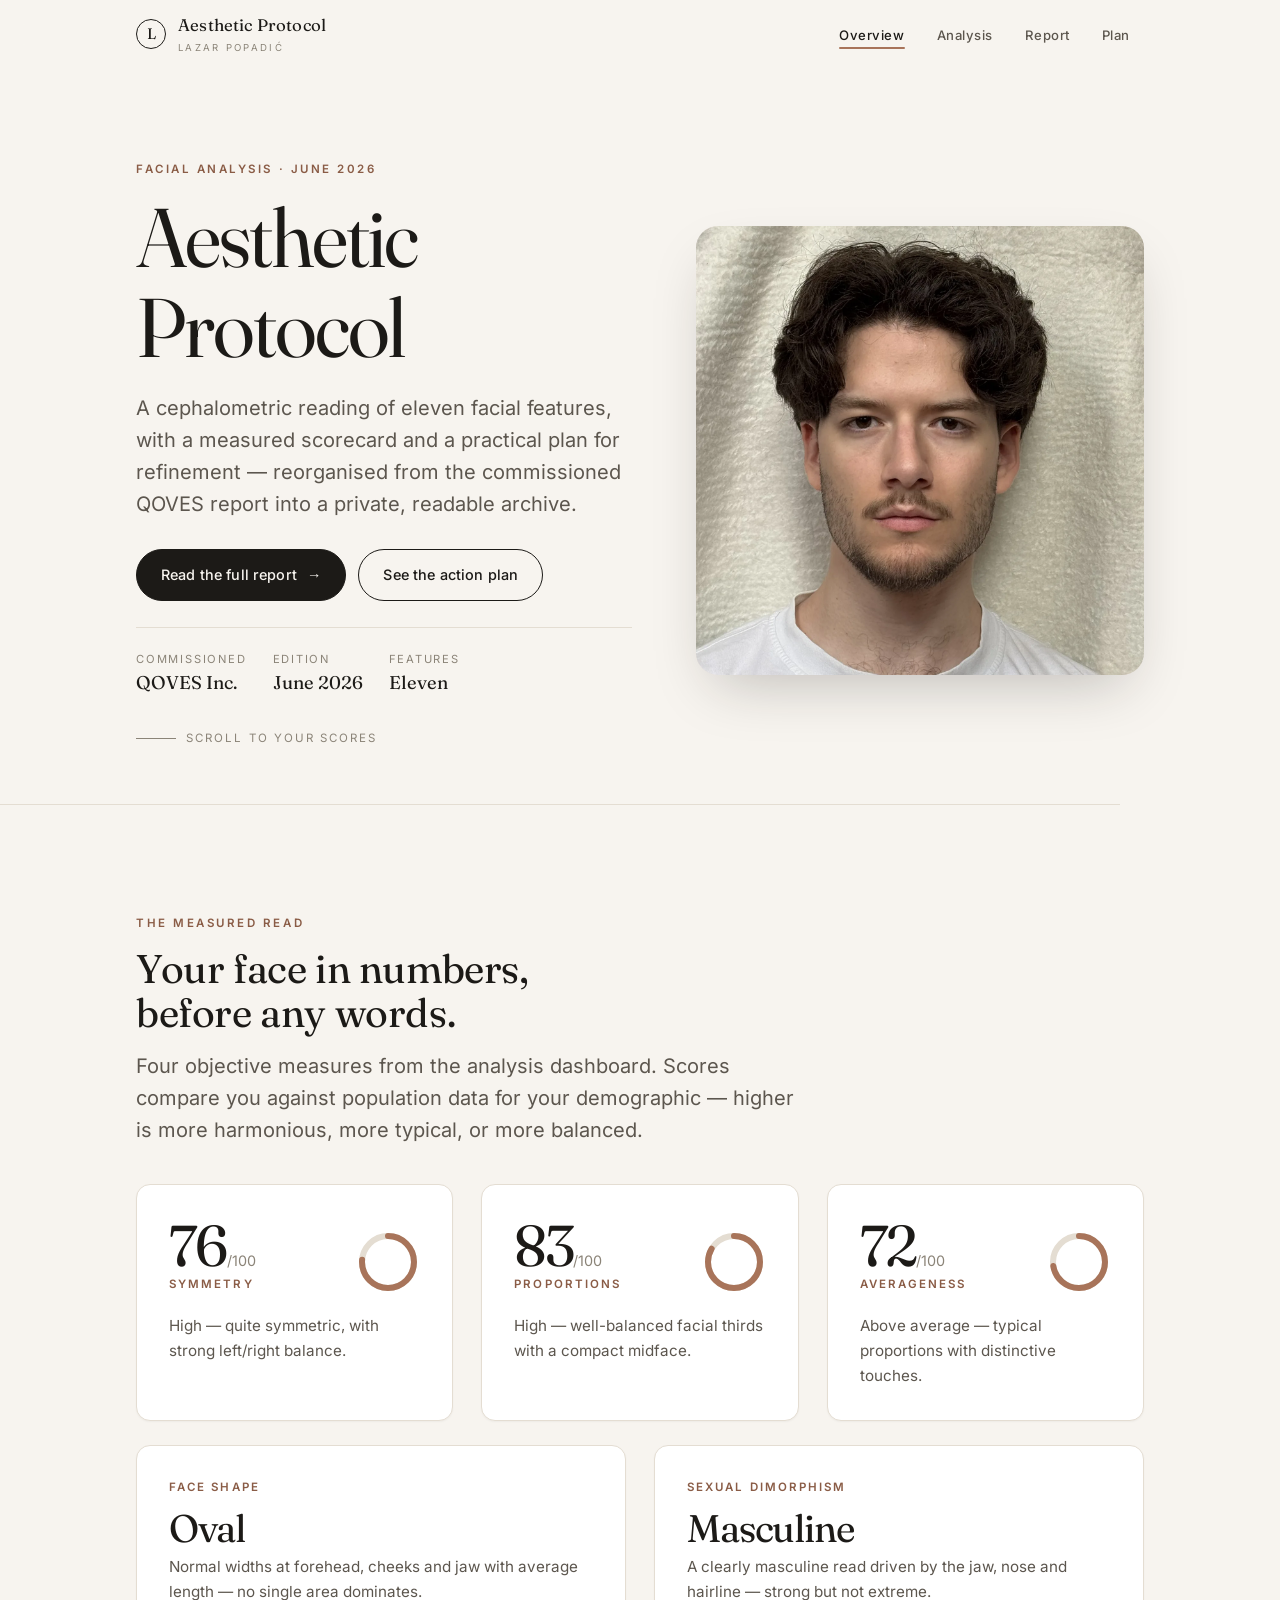
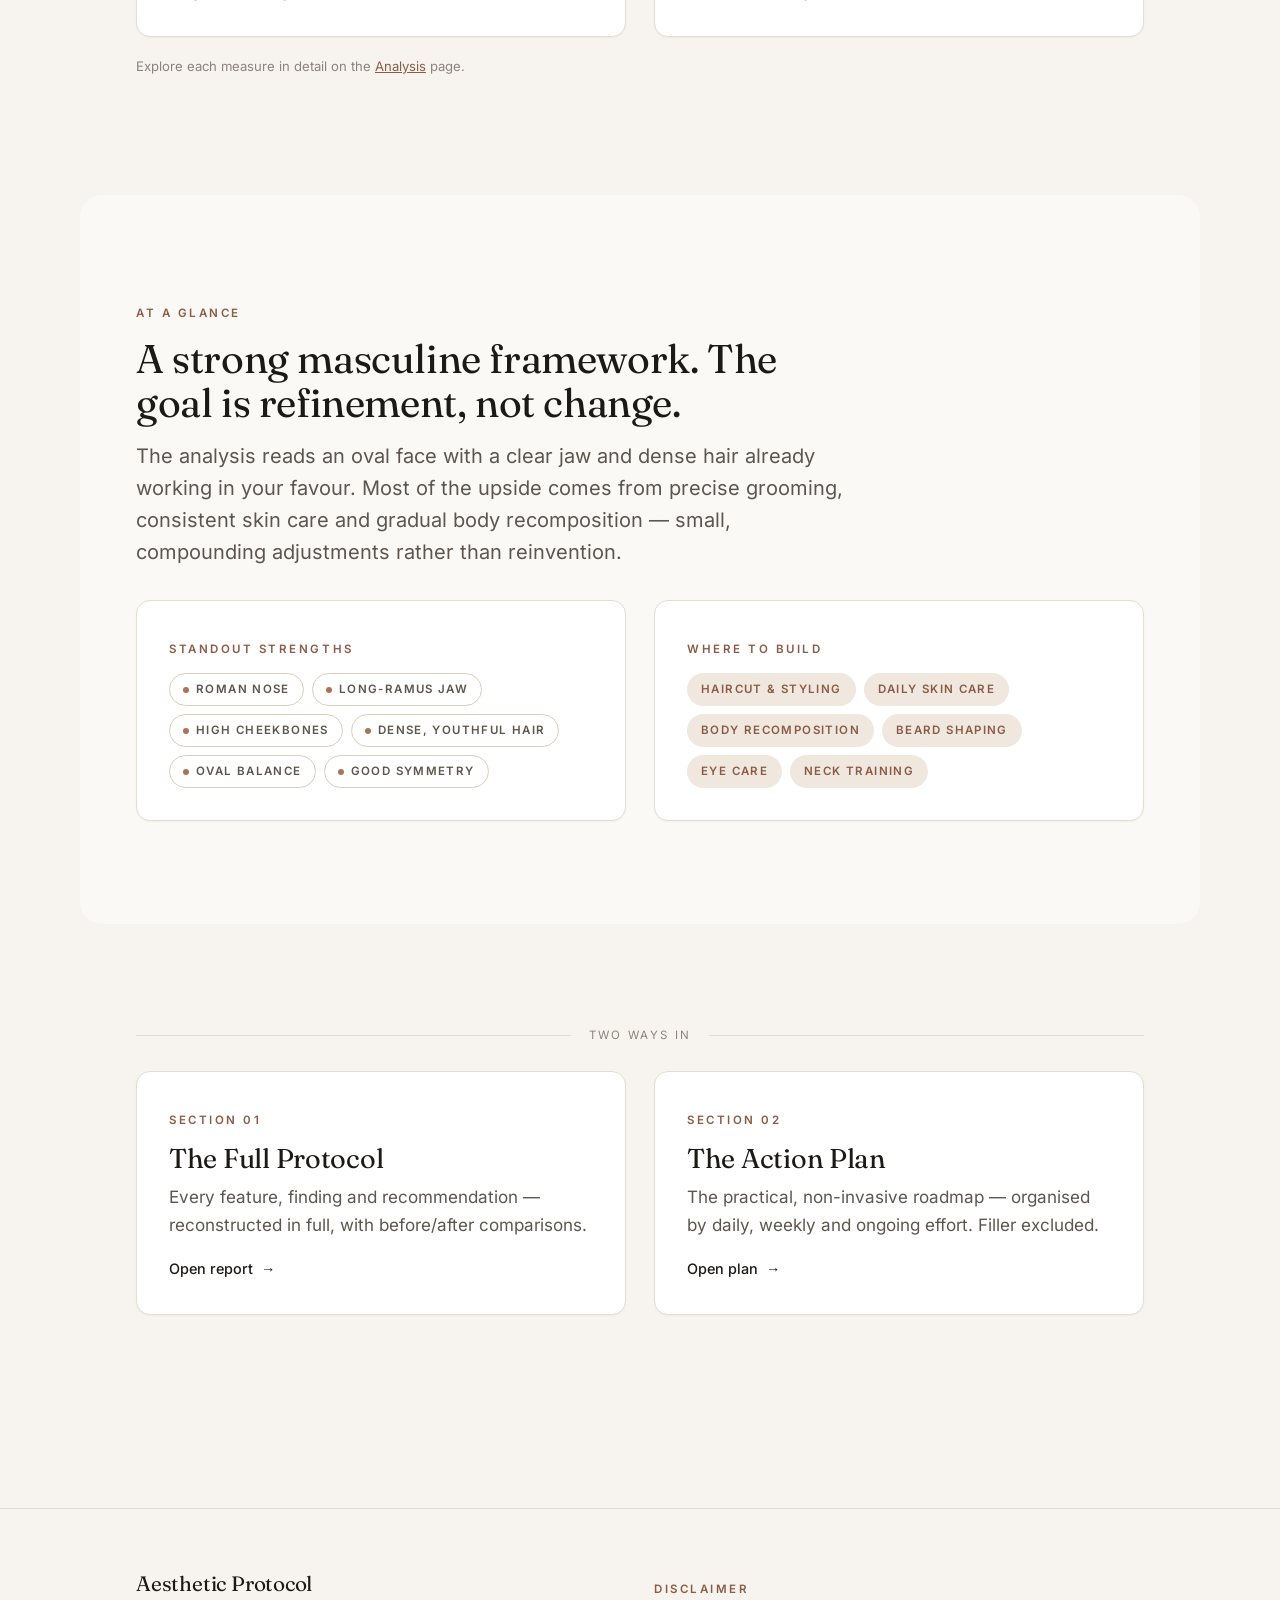
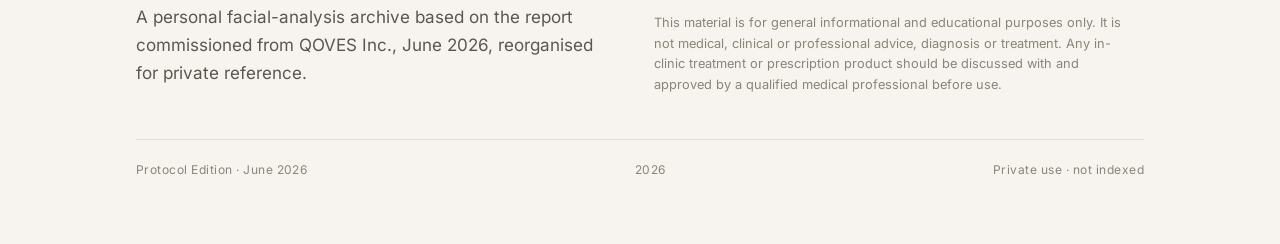
==== index.html @ 249696b1 "Aesthetic Protocol: report, analysis, plan + PWA Personal facial-analysis archive reorganised from t" ====
<!doctype html>
<html lang="en">
<head>
  <meta charset="utf-8">
  <meta name="viewport" content="width=device-width, initial-scale=1, viewport-fit=cover">
  <meta name="robots" content="noindex, nofollow">
  <title>Aesthetic Protocol — Lazar Popadić</title>
  <meta name="description" content="A private facial-analysis report and practical action plan.">
  <meta name="theme-color" content="#f7f4ef">
  <link rel="manifest" href="manifest.webmanifest">
  <link rel="icon" href="assets/img/icons/favicon.png">
  <link rel="apple-touch-icon" href="assets/img/icons/icon-180.png">
  <meta name="apple-mobile-web-app-capable" content="yes">
  <meta name="apple-mobile-web-app-status-bar-style" content="default">
  <meta name="apple-mobile-web-app-title" content="Protocol">
  <link rel="preload" href="assets/fonts/fraunces-latin.woff2" as="font" type="font/woff2" crossorigin>
  <link rel="preload" href="assets/fonts/inter-latin.woff2" as="font" type="font/woff2" crossorigin>
  <link rel="stylesheet" href="assets/css/styles.css">
  <noscript><style>.reveal{opacity:1!important;transform:none!important}</style></noscript>
</head>
<body>
  <header class="site-header">
    <div class="wrap nav">
      <a class="brand" href="index.html">
        <span class="brand__mark">L</span>
        <span class="brand__name">Aesthetic Protocol<small>Lazar Popadić</small></span>
      </a>
      <nav aria-label="Primary">
        <ul class="nav__links">
          <li><a href="index.html" aria-current="page">Overview</a></li>
          <li><a href="analysis.html">Analysis</a></li>
          <li><a href="report.html">Report</a></li>
          <li><a href="plan.html">Plan</a></li>
        </ul>
      </nav>
    </div>
  </header>

  <main>
    <!-- HERO -->
    <section class="hero wrap">
      <div class="hero__grid">
        <div class="reveal">
          <p class="eyebrow">Facial Analysis · June 2026</p>
          <h1 class="display">Aesthetic<br>Protocol</h1>
          <p class="lede" style="margin-top:1.2rem;max-width:44ch">
            A cephalometric reading of eleven facial features, with a measured
            scorecard and a practical plan for refinement — reorganised from the
            commissioned QOVES report into a private, readable archive.
          </p>
          <div style="display:flex;gap:12px;flex-wrap:wrap;margin-top:1.8rem">
            <a class="btn btn--solid" href="report.html">Read the full report <span class="arrow">→</span></a>
            <a class="btn" href="plan.html">See the action plan</a>
          </div>
          <div class="hero__meta">
            <div><span>Commissioned</span><strong>QOVES Inc.</strong></div>
            <div><span>Edition</span><strong>June 2026</strong></div>
            <div><span>Features</span><strong>Eleven</strong></div>
          </div>
          <div class="scroll-cue"><span class="line"></span> Scroll to your scores</div>
        </div>
        <div class="hero__portrait reveal reveal-delay-1">
          <picture>
            <source srcset="assets/img/photos/hero-front.webp" type="image/webp">
            <img class="img-fade" src="assets/img/photos/hero-front.jpg" alt="Front-facing portrait" width="1400" height="1400">
          </picture>
        </div>
      </div>
    </section>

    <hr class="rule wrap" style="border:0">

    <!-- SCORES -->
    <section class="section wrap" id="scores">
      <p class="eyebrow reveal">The measured read</p>
      <h2 class="reveal" style="max-width:18ch">Your face in numbers, before any words.</h2>
      <p class="lede reveal" style="max-width:52ch;margin-top:1rem">
        Four objective measures from the analysis dashboard. Scores compare you
        against population data for your demographic — higher is more harmonious,
        more typical, or more balanced.
      </p>

      <div class="grid grid-3" data-animate style="margin-top:2.4rem">
        <div class="card score-card reveal">
          <div class="score-card__top">
            <div>
              <div class="score-card__num"><span data-count="76">0</span><small>/100</small></div>
              <p class="score-card__label">Symmetry</p>
            </div>
            <svg class="gauge" viewBox="0 0 64 64" aria-hidden="true">
              <circle class="gauge__track" cx="32" cy="32" r="26"></circle>
              <circle class="gauge__bar" cx="32" cy="32" r="26" data-gauge="76"></circle>
            </svg>
          </div>
          <p class="score-card__read">High — quite symmetric, with strong left/right balance.</p>
        </div>

        <div class="card score-card reveal reveal-delay-1">
          <div class="score-card__top">
            <div>
              <div class="score-card__num"><span data-count="83">0</span><small>/100</small></div>
              <p class="score-card__label">Proportions</p>
            </div>
            <svg class="gauge" viewBox="0 0 64 64" aria-hidden="true">
              <circle class="gauge__track" cx="32" cy="32" r="26"></circle>
              <circle class="gauge__bar" cx="32" cy="32" r="26" data-gauge="83"></circle>
            </svg>
          </div>
          <p class="score-card__read">High — well-balanced facial thirds with a compact midface.</p>
        </div>

        <div class="card score-card reveal reveal-delay-2">
          <div class="score-card__top">
            <div>
              <div class="score-card__num"><span data-count="72">0</span><small>/100</small></div>
              <p class="score-card__label">Averageness</p>
            </div>
            <svg class="gauge" viewBox="0 0 64 64" aria-hidden="true">
              <circle class="gauge__track" cx="32" cy="32" r="26"></circle>
              <circle class="gauge__bar" cx="32" cy="32" r="26" data-gauge="72"></circle>
            </svg>
          </div>
          <p class="score-card__read">Above average — typical proportions with distinctive touches.</p>
        </div>
      </div>

      <div class="grid grid-2" style="margin-top:1.5rem">
        <div class="card reveal">
          <p class="score-card__label">Face Shape</p>
          <div class="score-card__num" style="font-size:2.4rem;margin:2px 0 6px">Oval</div>
          <p class="score-card__read">Normal widths at forehead, cheeks and jaw with average length — no single area dominates.</p>
        </div>
        <div class="card reveal reveal-delay-1">
          <p class="score-card__label">Sexual Dimorphism</p>
          <div class="score-card__num" style="font-size:2.4rem;margin:2px 0 6px">Masculine</div>
          <p class="score-card__read">A clearly masculine read driven by the jaw, nose and hairline — strong but not extreme.</p>
        </div>
      </div>
      <p class="faint reveal" style="font-size:0.82rem;margin-top:1.2rem">
        Explore each measure in detail on the <a href="analysis.html" style="color:var(--clay-deep)">Analysis</a> page.
      </p>
    </section>

    <!-- AT A GLANCE -->
    <section class="section wrap" style="background:var(--surface-2);border-radius:var(--r-lg)">
      <div class="prose">
        <p class="eyebrow reveal">At a glance</p>
        <h2 class="reveal">A strong masculine framework. The goal is refinement, not change.</h2>
        <p class="lede reveal" style="margin-top:1rem">
          The analysis reads an oval face with a clear jaw and dense hair already
          working in your favour. Most of the upside comes from precise grooming,
          consistent skin care and gradual body recomposition — small, compounding
          adjustments rather than reinvention.
        </p>
      </div>

      <div class="grid grid-2" style="margin-top:2rem">
        <div class="card reveal">
          <p class="eyebrow">Standout strengths</p>
          <div style="display:flex;flex-wrap:wrap;gap:8px">
            <span class="chip"><span class="dot"></span>Roman nose</span>
            <span class="chip"><span class="dot"></span>Long-ramus jaw</span>
            <span class="chip"><span class="dot"></span>High cheekbones</span>
            <span class="chip"><span class="dot"></span>Dense, youthful hair</span>
            <span class="chip"><span class="dot"></span>Oval balance</span>
            <span class="chip"><span class="dot"></span>Good symmetry</span>
          </div>
        </div>
        <div class="card reveal reveal-delay-1">
          <p class="eyebrow">Where to build</p>
          <div style="display:flex;flex-wrap:wrap;gap:8px">
            <a class="chip chip--clay" href="plan.html#plan-haircut">Haircut &amp; styling</a>
            <a class="chip chip--clay" href="plan.html#plan-skin">Daily skin care</a>
            <a class="chip chip--clay" href="plan.html#plan-body">Body recomposition</a>
            <a class="chip chip--clay" href="plan.html#plan-beard">Beard shaping</a>
            <a class="chip chip--clay" href="plan.html#plan-eyes">Eye care</a>
            <a class="chip chip--clay" href="plan.html#plan-neck">Neck training</a>
          </div>
        </div>
      </div>
    </section>

    <!-- ENTRY CARDS -->
    <section class="section wrap">
      <p class="divider-label reveal">Two ways in</p>
      <div class="grid grid-2" style="margin-top:1.6rem">
        <a class="card card--hover card--link reveal" href="report.html">
          <p class="eyebrow">Section 01</p>
          <h3 style="font-size:1.7rem">The Full Protocol</h3>
          <p class="muted" style="margin:10px 0 0">Every feature, finding and recommendation — reconstructed in full, with before/after comparisons.</p>
          <span class="link-cue">Open report <span class="arrow">→</span></span>
        </a>
        <a class="card card--hover card--link reveal reveal-delay-1" href="plan.html">
          <p class="eyebrow">Section 02</p>
          <h3 style="font-size:1.7rem">The Action Plan</h3>
          <p class="muted" style="margin:10px 0 0">The practical, non-invasive roadmap — organised by daily, weekly and ongoing effort. Filler excluded.</p>
          <span class="link-cue">Open plan <span class="arrow">→</span></span>
        </a>
      </div>
    </section>
  </main>

  <footer class="site-footer">
    <div class="wrap">
      <div class="grid grid-2">
        <div>
          <h4>Aesthetic Protocol</h4>
          <p class="muted" style="max-width:42ch">A personal facial-analysis archive based on the report commissioned from QOVES Inc., June 2026, reorganised for private reference.</p>
        </div>
        <div>
          <p class="eyebrow">Disclaimer</p>
          <p class="disclaimer">This material is for general informational and educational purposes only. It is not medical, clinical or professional advice, diagnosis or treatment. Any in-clinic treatment or prescription product should be discussed with and approved by a qualified medical professional before use.</p>
        </div>
      </div>
      <div class="footer-meta">
        <span>Protocol Edition · June 2026</span>
        <span data-year>2026</span>
        <span>Private use · not indexed</span>
      </div>
    </div>
  </footer>

  <div class="lightbox" aria-hidden="true">
    <button class="lightbox__close" aria-label="Close">&times;</button>
    <img alt="">
  </div>

  <script src="assets/js/main.js"></script>
  <script src="assets/js/sw-register.js"></script>
</body>
</html>
---- assets/css/styles.css ----
/* =====================================================================
   Aesthetic Protocol — shared stylesheet
   Editorial-luxury system: ivory / ink / clay, Fraunces + Inter.
   ===================================================================== */

/* ---- Fonts (self-hosted, variable, offline-safe) -------------------- */
@font-face {
  font-family: "Fraunces";
  src: url("../fonts/fraunces-latin.woff2") format("woff2");
  font-weight: 300 700;
  font-style: normal;
  font-display: swap;
}
@font-face {
  font-family: "Inter";
  src: url("../fonts/inter-latin.woff2") format("woff2");
  font-weight: 400 700;
  font-style: normal;
  font-display: swap;
}

/* ---- Design tokens --------------------------------------------------- */
:root {
  --bg: #f7f4ef;
  --surface: #ffffff;
  --surface-2: #fbf9f5;
  --ink: #1c1a17;
  --ink-soft: #5c564e;
  --ink-faint: #8b8478;
  --line: #e4ddd2;
  --line-strong: #d8cebf;
  --clay: #a8745a;
  --clay-soft: #c8a88f;
  --clay-deep: #8a5c46;
  --clay-wash: #f0e7df;

  --serif: "Fraunces", "Iowan Old Style", Georgia, "Times New Roman", serif;
  --sans: "Inter", -apple-system, BlinkMacSystemFont, "Segoe UI", Roboto, sans-serif;

  --maxw: 1120px;
  --maxw-prose: 720px;

  --r-sm: 8px;
  --r-md: 14px;
  --r-lg: 22px;

  --shadow-1: 0 1px 2px rgba(28, 26, 23, 0.04);
  --shadow-2: 0 10px 30px -12px rgba(28, 26, 23, 0.16);
  --shadow-3: 0 24px 60px -20px rgba(28, 26, 23, 0.28);

  --ease: cubic-bezier(0.22, 0.61, 0.36, 1);
  --t-fast: 180ms;
  --t-med: 320ms;
  --t-slow: 560ms;

  --gut: clamp(18px, 5vw, 56px);
}

/* ---- Reset ----------------------------------------------------------- */
*, *::before, *::after { box-sizing: border-box; }
html { -webkit-text-size-adjust: 100%; scroll-behavior: smooth; }
@media (prefers-reduced-motion: reduce) { html { scroll-behavior: auto; } }

body {
  margin: 0;
  background: var(--bg);
  color: var(--ink);
  font-family: var(--sans);
  font-size: 17px;
  line-height: 1.65;
  font-weight: 400;
  -webkit-font-smoothing: antialiased;
  text-rendering: optimizeLegibility;
  overflow-x: hidden;
}
img { max-width: 100%; display: block; }
a { color: inherit; }
button { font: inherit; cursor: pointer; }
::selection { background: var(--clay-soft); color: var(--ink); }

/* ---- Typography ------------------------------------------------------ */
h1, h2, h3, h4 { font-family: var(--serif); font-weight: 400; line-height: 1.08; margin: 0; color: var(--ink); letter-spacing: -0.01em; }
.display { font-size: clamp(2.6rem, 7vw, 5.2rem); font-weight: 380; letter-spacing: -0.025em; }
h1 { font-size: clamp(2.1rem, 5vw, 3.4rem); }
h2 { font-size: clamp(1.7rem, 3.6vw, 2.5rem); }
h3 { font-size: clamp(1.25rem, 2.2vw, 1.6rem); }
p { margin: 0 0 1.1em; }
.lede { font-size: clamp(1.05rem, 1.6vw, 1.25rem); color: var(--ink-soft); line-height: 1.6; }

.eyebrow {
  font-family: var(--sans);
  font-size: 0.72rem;
  font-weight: 600;
  letter-spacing: 0.22em;
  text-transform: uppercase;
  color: var(--clay-deep);
  margin: 0 0 0.9rem;
  display: inline-block;
}
.muted { color: var(--ink-soft); }
.faint { color: var(--ink-faint); }
em.term { font-style: italic; color: var(--clay-deep); }

/* ---- Layout ---------------------------------------------------------- */
.wrap { width: 100%; max-width: var(--maxw); margin-inline: auto; padding-inline: var(--gut); }
.prose { max-width: var(--maxw-prose); }
.section { padding-block: clamp(48px, 8vw, 104px); }
.section--tight { padding-block: clamp(34px, 5vw, 60px); }
.rule { height: 1px; background: var(--line); border: 0; margin: 0; }
.center { text-align: center; }
.stack > * + * { margin-top: 1.1rem; }

.grid { display: grid; gap: clamp(16px, 2.4vw, 28px); }
.grid-2 { grid-template-columns: repeat(2, 1fr); }
.grid-3 { grid-template-columns: repeat(3, 1fr); }
.grid-4 { grid-template-columns: repeat(4, 1fr); }
@media (max-width: 860px) { .grid-3, .grid-4 { grid-template-columns: repeat(2, 1fr); } }
@media (max-width: 560px) { .grid-2, .grid-3, .grid-4 { grid-template-columns: 1fr; } }

/* ---- Header / navigation -------------------------------------------- */
.site-header {
  position: sticky; top: 0; z-index: 60;
  background: rgba(247, 244, 239, 0.82);
  backdrop-filter: saturate(140%) blur(14px);
  -webkit-backdrop-filter: saturate(140%) blur(14px);
  border-bottom: 1px solid transparent;
  transition: border-color var(--t-med) var(--ease), background var(--t-med) var(--ease);
}
.site-header.is-scrolled { border-bottom-color: var(--line); }
.nav { display: flex; align-items: center; justify-content: space-between; gap: 20px; height: 68px; }
.brand { display: flex; align-items: center; gap: 12px; text-decoration: none; flex-shrink: 0; }
.brand__mark {
  width: 30px; height: 30px; border-radius: 50%;
  border: 1.5px solid var(--ink); display: grid; place-items: center;
  font-family: var(--serif); font-size: 0.95rem; color: var(--ink);
}
.brand__name { font-family: var(--serif); font-size: 1.05rem; letter-spacing: 0.01em; }
.brand__name small { display: block; font-family: var(--sans); font-size: 0.6rem; letter-spacing: 0.24em; text-transform: uppercase; color: var(--ink-faint); margin-top: 1px; }
.nav__links { display: flex; align-items: center; gap: 4px; list-style: none; margin: 0; padding: 0; }
.nav__links a {
  text-decoration: none; color: var(--ink-soft);
  font-size: 0.82rem; letter-spacing: 0.04em; font-weight: 500;
  padding: 8px 14px; border-radius: 999px;
  transition: color var(--t-fast) var(--ease), background var(--t-fast) var(--ease);
  position: relative;
}
.nav__links a:hover { color: var(--ink); background: var(--clay-wash); }
.nav__links a[aria-current="page"] { color: var(--ink); }
.nav__links a[aria-current="page"]::after {
  content: ""; position: absolute; left: 14px; right: 14px; bottom: 2px;
  height: 1.5px; background: var(--clay); border-radius: 2px;
}

@media (max-width: 720px) {
  .nav { height: auto; flex-direction: column; align-items: stretch; gap: 8px; padding-block: 10px; }
  .brand { justify-content: center; }
  .nav__links { justify-content: center; flex-wrap: nowrap; overflow-x: auto; gap: 2px; padding-bottom: 2px; -ms-overflow-style: none; scrollbar-width: none; }
  .nav__links::-webkit-scrollbar { display: none; }
  .nav__links a { padding: 7px 12px; font-size: 0.78rem; white-space: nowrap; }
}

/* ---- Buttons / chips ------------------------------------------------- */
.btn {
  display: inline-flex; align-items: center; gap: 10px;
  text-decoration: none; font-size: 0.9rem; font-weight: 500; letter-spacing: 0.01em;
  padding: 13px 24px; border-radius: 999px; border: 1px solid var(--ink);
  color: var(--ink); background: transparent;
  transition: background var(--t-med) var(--ease), color var(--t-med) var(--ease), transform var(--t-fast) var(--ease);
}
.btn:hover { background: var(--ink); color: var(--bg); }
.btn--solid { background: var(--ink); color: var(--bg); }
.btn--solid:hover { background: var(--clay-deep); border-color: var(--clay-deep); }
.btn .arrow { transition: transform var(--t-med) var(--ease); }
.btn:hover .arrow { transform: translateX(4px); }

.chip {
  display: inline-flex; align-items: center; gap: 7px;
  font-size: 0.72rem; letter-spacing: 0.12em; text-transform: uppercase; font-weight: 600;
  color: var(--ink-soft); background: var(--surface);
  border: 1px solid var(--line-strong); padding: 6px 13px; border-radius: 999px;
}
.chip .dot { width: 6px; height: 6px; border-radius: 50%; background: var(--clay); }
.chip--clay { color: var(--clay-deep); background: var(--clay-wash); border-color: transparent; }

.tag { font-size: 0.66rem; letter-spacing: 0.14em; text-transform: uppercase; font-weight: 600; padding: 4px 9px; border-radius: 5px; }
.tag--low { background: #eef1ea; color: #4d6044; }
.tag--med { background: #f4ecdf; color: #8a6a32; }
.tag--flag { background: var(--clay-wash); color: var(--clay-deep); }

/* ---- Cards ----------------------------------------------------------- */
.card {
  background: var(--surface); border: 1px solid var(--line);
  border-radius: var(--r-md); padding: clamp(22px, 3vw, 32px);
  box-shadow: var(--shadow-1);
  transition: transform var(--t-med) var(--ease), box-shadow var(--t-med) var(--ease), border-color var(--t-med) var(--ease);
}
.card--hover:hover { transform: translateY(-3px); box-shadow: var(--shadow-2); border-color: var(--line-strong); }
.card--link { text-decoration: none; color: inherit; display: block; }

/* ---- Score cards + gauges ------------------------------------------- */
.score-card { display: flex; flex-direction: column; gap: 6px; }
.score-card__top { display: flex; align-items: center; justify-content: space-between; gap: 14px; }
.score-card__num { font-family: var(--serif); font-size: clamp(2.6rem, 5vw, 3.6rem); line-height: 1; letter-spacing: -0.03em; }
.score-card__num small { font-size: 0.9rem; color: var(--ink-faint); font-family: var(--sans); letter-spacing: 0; }
.score-card__label { font-size: 0.72rem; letter-spacing: 0.18em; text-transform: uppercase; color: var(--clay-deep); font-weight: 600; }
.score-card__read { color: var(--ink-soft); font-size: 0.95rem; margin: 0; }
.gauge { width: 64px; height: 64px; flex-shrink: 0; transform: rotate(-90deg); }
.gauge__track { fill: none; stroke: var(--line); stroke-width: 6; }
.gauge__bar { fill: none; stroke: var(--clay); stroke-width: 6; stroke-linecap: round; transition: stroke-dashoffset 1.1s var(--ease); }

.bar { height: 7px; background: var(--line); border-radius: 999px; overflow: hidden; }
.bar__fill { height: 100%; background: linear-gradient(90deg, var(--clay-soft), var(--clay)); border-radius: 999px; width: 0; transition: width 1.1s var(--ease); }

/* ---- Hero ------------------------------------------------------------ */
.hero { position: relative; padding-block: clamp(40px, 7vw, 84px) clamp(30px, 5vw, 56px); }
.hero__grid { display: grid; grid-template-columns: 1.05fr 0.95fr; gap: clamp(28px, 5vw, 64px); align-items: center; }
@media (max-width: 820px) { .hero__grid { grid-template-columns: 1fr; } }
.hero__portrait { position: relative; border-radius: var(--r-lg); overflow: hidden; box-shadow: var(--shadow-3); aspect-ratio: 1/1; background: var(--clay-wash); }
.hero__portrait img { width: 100%; height: 100%; object-fit: cover; }
.hero__meta { display: flex; gap: 26px; flex-wrap: wrap; margin-top: 26px; padding-top: 22px; border-top: 1px solid var(--line); }
.hero__meta div span { display: block; font-size: 0.7rem; letter-spacing: 0.16em; text-transform: uppercase; color: var(--ink-faint); }
.hero__meta div strong { font-family: var(--serif); font-weight: 400; font-size: 1.15rem; }
.scroll-cue { margin-top: 30px; font-size: 0.72rem; letter-spacing: 0.18em; text-transform: uppercase; color: var(--ink-faint); display: inline-flex; align-items: center; gap: 10px; }
.scroll-cue .line { width: 40px; height: 1px; background: var(--ink-faint); position: relative; overflow: hidden; }
.scroll-cue .line::after { content: ""; position: absolute; inset: 0; background: var(--clay); transform: translateX(-100%); animation: cue 2.4s var(--ease) 3; }
@keyframes cue { 0% { transform: translateX(-100%); } 55% { transform: translateX(0); } 100% { transform: translateX(100%); } }

/* ---- Photo / picture frames ----------------------------------------- */
.frame { border-radius: var(--r-md); overflow: hidden; background: var(--clay-wash); position: relative; }
.frame img { width: 100%; height: 100%; object-fit: cover; transition: transform 1.4s var(--ease), filter var(--t-slow) var(--ease); }
.frame--zoom:hover img { transform: scale(1.04); }
.img-fade { opacity: 0; transition: opacity var(--t-slow) var(--ease); }
.img-fade.is-loaded { opacity: 1; }

/* ---- Before / After comparison slider ------------------------------- */
.compare {
  --pos: 50%;
  position: relative; border-radius: var(--r-md); overflow: hidden;
  aspect-ratio: 1 / 1; user-select: none; touch-action: pan-y;
  background: var(--clay-wash); box-shadow: var(--shadow-1);
  cursor: ew-resize;
}
.compare img { position: absolute; inset: 0; width: 100%; height: 100%; object-fit: cover; pointer-events: none; }
.compare__before { position: absolute; inset: 0; clip-path: inset(0 calc(100% - var(--pos)) 0 0); }
.compare__before img { width: 100%; height: 100%; object-fit: cover; }
.compare__handle {
  position: absolute; top: 0; bottom: 0; left: var(--pos);
  width: 2px; background: rgba(255, 255, 255, 0.92); transform: translateX(-1px);
  box-shadow: 0 0 0 1px rgba(28, 26, 23, 0.12); pointer-events: none;
}
.compare__grip {
  position: absolute; top: 50%; left: 50%; transform: translate(-50%, -50%);
  width: 42px; height: 42px; border-radius: 50%;
  background: rgba(255, 255, 255, 0.95); box-shadow: var(--shadow-2);
  display: grid; place-items: center; color: var(--ink);
}
.compare__grip svg { width: 20px; height: 20px; }
.compare__tag { position: absolute; bottom: 12px; font-size: 0.64rem; letter-spacing: 0.16em; text-transform: uppercase; font-weight: 600; color: #fff; background: rgba(28, 26, 23, 0.55); padding: 5px 11px; border-radius: 999px; backdrop-filter: blur(2px); }
.compare__tag--before { left: 12px; }
.compare__tag--after { right: 12px; }
.compare__range { position: absolute; inset: 0; width: 100%; height: 100%; margin: 0; opacity: 0; cursor: ew-resize; }

/* ---- Lightbox -------------------------------------------------------- */
.lightbox {
  position: fixed; inset: 0; z-index: 100; display: grid; place-items: center;
  background: rgba(20, 18, 16, 0.86); backdrop-filter: blur(6px);
  opacity: 0; visibility: hidden; transition: opacity var(--t-med) var(--ease), visibility var(--t-med);
  padding: 4vw;
}
.lightbox.is-open { opacity: 1; visibility: visible; }
.lightbox img { max-width: 92vw; max-height: 88vh; border-radius: var(--r-sm); box-shadow: var(--shadow-3); transform: scale(0.96); transition: transform var(--t-med) var(--ease); }
.lightbox.is-open img { transform: scale(1); }
.lightbox__close { position: absolute; top: 22px; right: 26px; width: 44px; height: 44px; border-radius: 50%; border: 1px solid rgba(255,255,255,0.4); background: transparent; color: #fff; font-size: 1.3rem; line-height: 1; }
.lightbox__close:hover { background: rgba(255,255,255,0.12); }

/* ---- Accordion (details) -------------------------------------------- */
.acc { border-top: 1px solid var(--line); }
.acc__item { border-bottom: 1px solid var(--line); }
.acc__sum {
  display: flex; align-items: center; justify-content: space-between; gap: 18px;
  padding: 20px 4px; cursor: pointer; list-style: none;
  font-family: var(--serif); font-size: 1.15rem; color: var(--ink);
  transition: color var(--t-fast) var(--ease);
}
.acc__sum:hover { color: var(--clay-deep); }
.acc__sum::-webkit-details-marker { display: none; }
.acc__rating { font-family: var(--sans); font-size: 0.7rem; letter-spacing: 0.14em; text-transform: uppercase; font-weight: 600; color: var(--clay-deep); margin-left: auto; }
.acc__icon { width: 18px; height: 18px; flex-shrink: 0; position: relative; }
.acc__icon::before, .acc__icon::after { content: ""; position: absolute; background: var(--ink-soft); transition: transform var(--t-med) var(--ease); }
.acc__icon::before { top: 8px; left: 0; right: 0; height: 1.5px; }
.acc__icon::after { left: 8px; top: 0; bottom: 0; width: 1.5px; }
.acc__item[open] .acc__icon::after { transform: scaleY(0); }
.acc__body { overflow: hidden; }
.acc__body-inner { padding: 0 4px 22px; color: var(--ink-soft); max-width: var(--maxw-prose); }
.acc__item:not([open]) .acc__body { max-height: 0; }
/* animation handled by JS for smooth height; fallback below */
.acc__body { transition: max-height var(--t-med) var(--ease); }

/* ---- Report feature sections ---------------------------------------- */
.feature { scroll-margin-top: 120px; }
.feature__head { display: flex; align-items: baseline; gap: 16px; flex-wrap: wrap; margin-bottom: 6px; }
.feature__index { font-family: var(--serif); font-size: 1.1rem; color: var(--clay); }
.subhead { font-family: var(--sans); font-size: 0.74rem; letter-spacing: 0.16em; text-transform: uppercase; color: var(--clay-deep); font-weight: 600; margin: 26px 0 8px; }
.summary-quote {
  font-family: var(--serif); font-size: clamp(1.15rem, 2vw, 1.5rem); line-height: 1.35;
  color: var(--ink); border-left: 2px solid var(--clay); padding: 4px 0 4px 22px; margin: 22px 0 0;
}
.callout { background: var(--surface-2); border: 1px solid var(--line); border-radius: var(--r-md); padding: 18px 22px; font-size: 0.92rem; color: var(--ink-soft); }
.callout--flag { border-color: var(--clay-soft); background: var(--clay-wash); }
.callout strong { color: var(--clay-deep); }

/* in-page sticky feature nav */
.feature-nav { position: sticky; top: 132px; align-self: start; }
.feature-nav ol { list-style: none; margin: 0; padding: 0; display: flex; flex-direction: column; gap: 2px; }
.feature-nav a { display: flex; gap: 10px; align-items: baseline; text-decoration: none; color: var(--ink-faint); font-size: 0.88rem; padding: 7px 12px; border-radius: 8px; border-left: 2px solid transparent; transition: color var(--t-fast) var(--ease), border-color var(--t-fast) var(--ease), background var(--t-fast) var(--ease); }
.feature-nav a .n { font-variant-numeric: tabular-nums; font-size: 0.72rem; color: var(--clay); }
.feature-nav a:hover { color: var(--ink); background: var(--surface-2); }
.feature-nav a.is-active { color: var(--ink); border-left-color: var(--clay); }
.report-layout { display: grid; grid-template-columns: 220px 1fr; gap: clamp(28px, 5vw, 70px); align-items: start; }
@media (max-width: 900px) { .report-layout { grid-template-columns: 1fr; } .feature-nav { display: none; } }

/* ---- Plan: horizon bands + filter ----------------------------------- */
.filter-bar { display: flex; flex-wrap: wrap; gap: 8px; margin: 8px 0 30px; }
.filter-btn {
  border: 1px solid var(--line-strong); background: var(--surface); color: var(--ink-soft);
  font-size: 0.78rem; letter-spacing: 0.06em; font-weight: 500; padding: 8px 16px; border-radius: 999px;
  transition: all var(--t-fast) var(--ease);
}
.filter-btn:hover { border-color: var(--clay-soft); color: var(--ink); }
.filter-btn.is-active { background: var(--ink); color: var(--bg); border-color: var(--ink); }

.band { margin-top: clamp(40px, 6vw, 72px); }
.band__head { display: flex; align-items: baseline; gap: 16px; padding-bottom: 14px; border-bottom: 1px solid var(--line); margin-bottom: 26px; }
.band__num { font-family: var(--serif); font-size: 1rem; color: var(--clay); }
.band__sub { color: var(--ink-faint); font-size: 0.9rem; margin-left: auto; }

.action { display: flex; flex-direction: column; gap: 12px; transition: opacity var(--t-med) var(--ease), transform var(--t-med) var(--ease); }
.action__head { display: flex; align-items: center; gap: 10px; flex-wrap: wrap; }
.action__title { font-family: var(--serif); font-size: 1.2rem; }
.action__why { color: var(--ink-soft); font-size: 0.95rem; margin: 0; }
.action__meta { display: flex; gap: 16px; flex-wrap: wrap; font-size: 0.82rem; color: var(--ink-faint); margin-top: 2px; }
.action__meta b { color: var(--ink-soft); font-weight: 600; }
.action__step { font-size: 0.88rem; color: var(--clay-deep); background: var(--clay-wash); border-radius: var(--r-sm); padding: 9px 13px; }
.action.is-hidden { display: none; }

/* ---- Strength list --------------------------------------------------- */
.strength { display: flex; gap: 14px; align-items: flex-start; }
.strength__mark { flex-shrink: 0; width: 26px; height: 26px; border-radius: 50%; background: var(--clay-wash); color: var(--clay-deep); display: grid; place-items: center; font-size: 0.8rem; margin-top: 2px; }

/* ---- Facial thirds + dimorphism scale ------------------------------- */
.thirds { display: grid; grid-template-columns: 90px 1fr; gap: 14px; align-items: stretch; }
.thirds__bars { display: flex; flex-direction: column; gap: 6px; }
.third { background: var(--surface-2); border: 1px solid var(--line); border-radius: var(--r-sm); padding: 12px 16px; display: flex; align-items: center; justify-content: space-between; position: relative; overflow: hidden; }
.third__fill { position: absolute; inset: 0; background: var(--clay-wash); width: 0; transition: width 1s var(--ease); }
.third__txt { position: relative; }
.third__val { position: relative; font-family: var(--serif); font-size: 1.2rem; }

.scale { position: relative; height: 56px; margin: 20px 0 8px; }
.scale__track { position: absolute; top: 26px; left: 0; right: 0; height: 4px; border-radius: 999px; background: linear-gradient(90deg, #cdd6cf, var(--clay-soft), var(--clay-deep)); }
.scale__marker { position: absolute; top: 16px; width: 3px; height: 24px; background: var(--ink); border-radius: 2px; transition: left 1s var(--ease); }
.scale__marker::after { content: attr(data-label); position: absolute; top: -22px; left: 50%; transform: translateX(-50%); white-space: nowrap; font-size: 0.66rem; letter-spacing: 0.12em; text-transform: uppercase; font-weight: 600; color: var(--ink); }
.scale__ends { display: flex; justify-content: space-between; font-size: 0.7rem; letter-spacing: 0.1em; text-transform: uppercase; color: var(--ink-faint); }

/* ---- Reveal animation ------------------------------------------------ */
.reveal { opacity: 0; transform: translateY(18px); transition: opacity var(--t-slow) var(--ease), transform var(--t-slow) var(--ease); }
.reveal.is-visible { opacity: 1; transform: none; }
.reveal-delay-1 { transition-delay: 80ms; }
.reveal-delay-2 { transition-delay: 160ms; }
.reveal-delay-3 { transition-delay: 240ms; }

/* ---- Footer ---------------------------------------------------------- */
.site-footer { border-top: 1px solid var(--line); padding-block: clamp(40px, 6vw, 64px); margin-top: clamp(40px, 8vw, 90px); }
.site-footer .grid { align-items: start; }
.site-footer h4 { font-size: 1.3rem; margin-bottom: 8px; }
.disclaimer { font-size: 0.8rem; color: var(--ink-faint); line-height: 1.6; max-width: 60ch; }
.footer-meta { display: flex; justify-content: space-between; flex-wrap: wrap; gap: 12px; margin-top: 30px; padding-top: 20px; border-top: 1px solid var(--line); font-size: 0.75rem; color: var(--ink-faint); letter-spacing: 0.04em; }

/* ---- Page intro band ------------------------------------------------- */
.page-intro { padding-block: clamp(40px, 7vw, 90px) clamp(20px, 3vw, 40px); }
.page-intro .display { margin-top: 6px; }

/* ---- Misc ------------------------------------------------------------ */
.divider-label { display: flex; align-items: center; gap: 18px; margin: 0; color: var(--ink-faint); font-size: 0.72rem; letter-spacing: 0.2em; text-transform: uppercase; }
.divider-label::before, .divider-label::after { content: ""; height: 1px; background: var(--line); flex: 1; }
.two-col-text { columns: 2; column-gap: 48px; }
@media (max-width: 720px) { .two-col-text { columns: 1; } }

/* ---- Motion --------------------------------------------------------------
   Animations are intentionally kept ON for all users (explicit preference),
   so the count-ups, ring fills, drop-downs and fade-ins always play.
   A no-JS fallback in each page's <head> keeps .reveal content visible if
   JavaScript is unavailable. -------------------------------------------------- */

/* ===== Refinements ===================================================== */

/* #4 — face cutouts now sit on the site off-white, so frames/sliders match the page */
.compare, .frame { background: var(--bg); }

/* #1 — rings start visually empty, so they only ever fill upward (never flash full) */
.gauge__bar { stroke-dasharray: 164; stroke-dashoffset: 164; }

/* #2 — clean in-card call-to-action: a text cue with a moving arrow, no pill fill */
.link-cue { display: inline-flex; align-items: center; gap: 8px; margin-top: 18px; font-size: 0.9rem; font-weight: 500; color: var(--ink); transition: color var(--t-fast) var(--ease); }
.link-cue .arrow { transition: transform var(--t-med) var(--ease); }
.card--link:hover .link-cue { color: var(--clay-deep); }
.card--link:hover .link-cue .arrow { transform: translateX(4px); }

/* #3 — "Where to build" pills are links into the plan, with a clear arrival highlight */
a.chip { text-decoration: none; cursor: pointer; transition: background var(--t-fast) var(--ease), color var(--t-fast) var(--ease), transform var(--t-fast) var(--ease); }
a.chip--clay:hover { background: var(--clay); color: #fff; transform: translateY(-1px); }
[id^="plan-"] { scroll-margin-top: 120px; }
.flash { animation: cardflash 2s var(--ease); }
@keyframes cardflash {
  0%   { box-shadow: 0 0 0 0 rgba(168, 116, 90, 0), var(--shadow-1); }
  12%  { box-shadow: 0 0 0 2px var(--clay), var(--shadow-2); }
  100% { box-shadow: 0 0 0 0 rgba(168, 116, 90, 0), var(--shadow-1); }
}
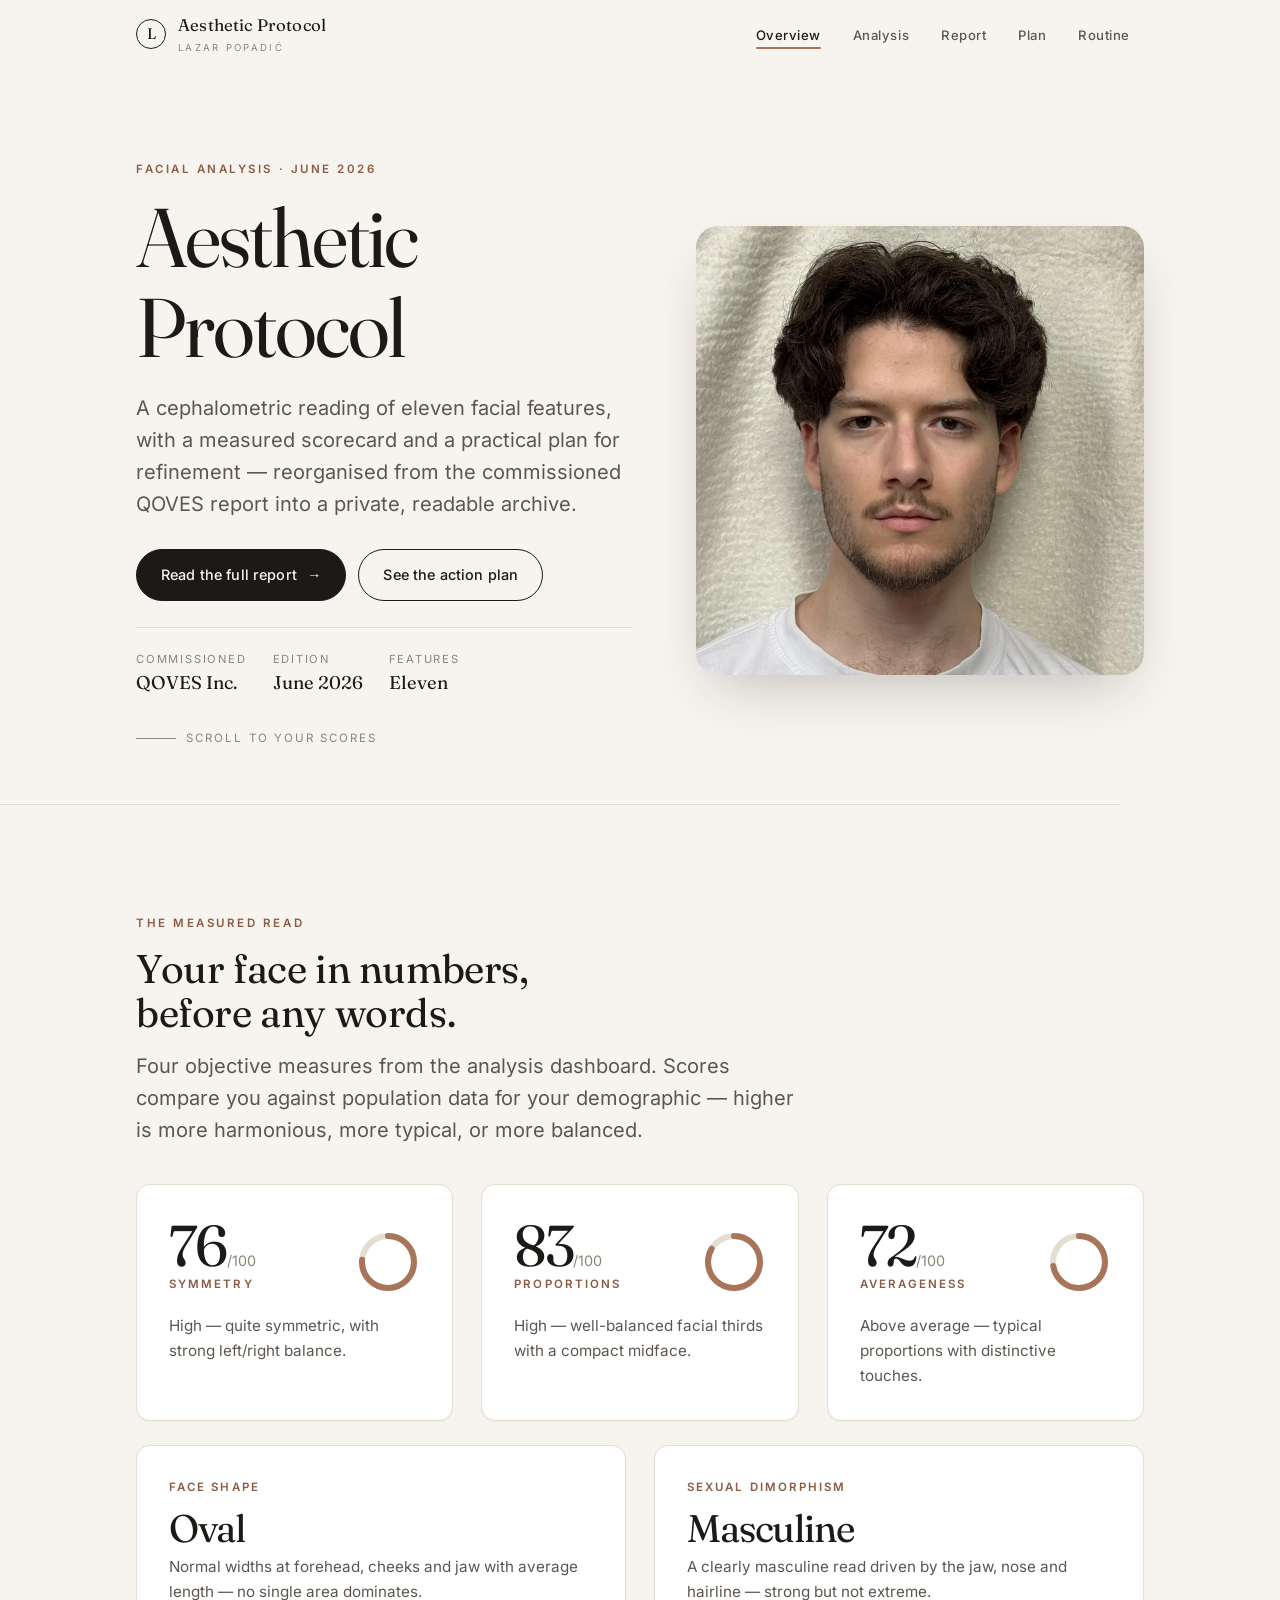
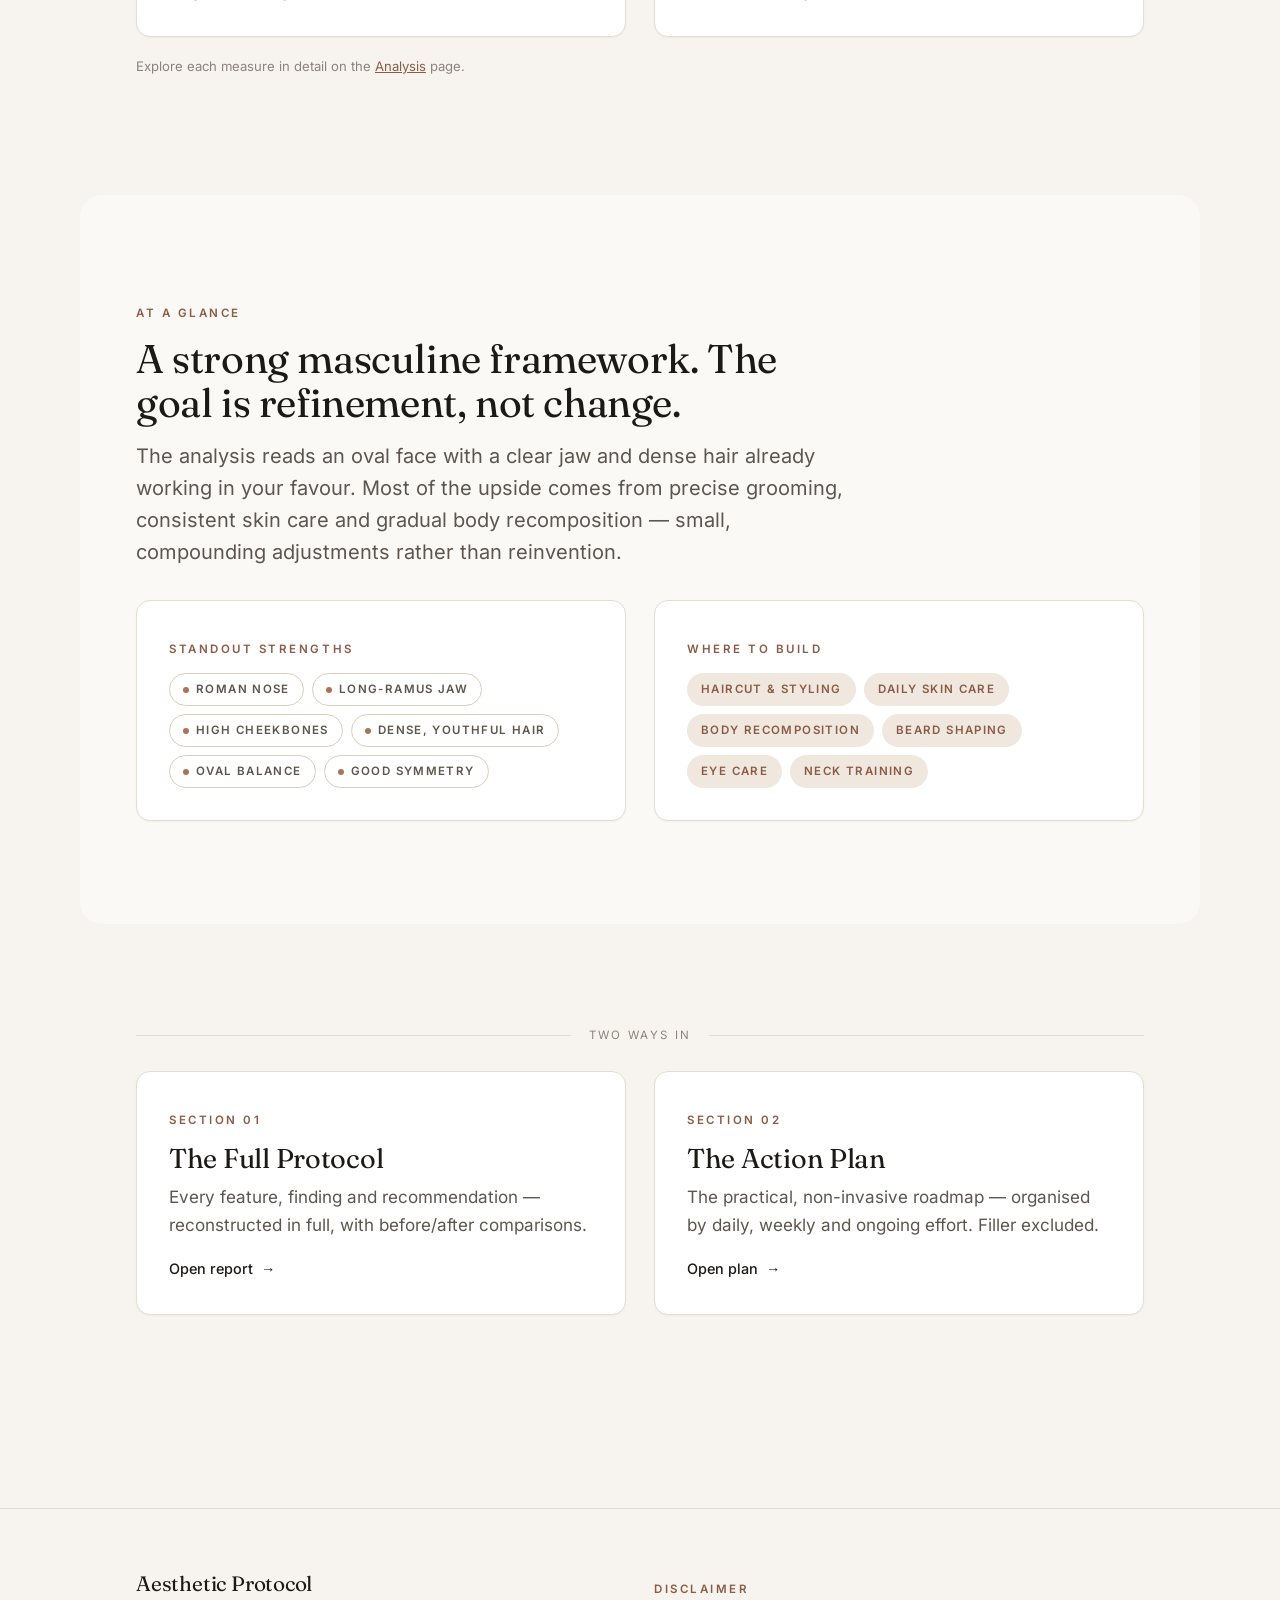
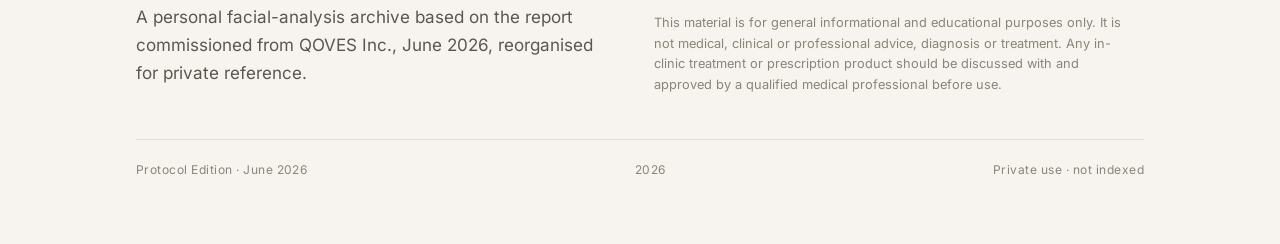
==== commit eab94eb7: "Add interactive Routine page + routine PDF routine.html: pick ramp-up phase (Weeks 1-2 / 3-4 / 5-6 /" ====
--- a/index.html
+++ b/index.html
@@ -31,6 +31,7 @@
           <li><a href="analysis.html">Analysis</a></li>
           <li><a href="report.html">Report</a></li>
           <li><a href="plan.html">Plan</a></li>
+          <li><a href="routine.html">Routine</a></li>
         </ul>
       </nav>
     </div>
--- a/assets/css/styles.css
+++ b/assets/css/styles.css
@@ -415,3 +415,105 @@
   12%  { box-shadow: 0 0 0 2px var(--clay), var(--shadow-2); }
   100% { box-shadow: 0 0 0 0 rgba(168, 116, 90, 0), var(--shadow-1); }
 }
+
+/* ===== Plan: recommended-products accordion ========================== */
+.prod { margin-top: 18px; border-top: 1px solid var(--line); }
+.prod__toggle {
+  width: 100%; display: flex; align-items: center; justify-content: space-between; gap: 12px;
+  background: transparent; border: 0; padding: 14px 2px 4px; cursor: pointer;
+  color: var(--ink); transition: color var(--t-fast) var(--ease);
+}
+.prod__toggle:hover { color: var(--clay-deep); }
+.prod__toggle-label { font-size: 0.74rem; letter-spacing: 0.16em; text-transform: uppercase; font-weight: 600; }
+.prod__chev { width: 9px; height: 9px; border-right: 1.5px solid currentColor; border-bottom: 1.5px solid currentColor; transform: rotate(45deg); transition: transform var(--t-med) var(--ease); margin-bottom: 3px; }
+.prod.is-open .prod__chev { transform: rotate(-135deg); margin-bottom: -2px; }
+
+.prod__panel { overflow: hidden; max-height: 0; transition: max-height 0.52s var(--ease); }
+.prod__inner { padding-top: 14px; opacity: 0; transform: translateY(8px); transition: opacity 0.5s var(--ease) 0.06s, transform 0.5s var(--ease) 0.06s; }
+.prod.is-open .prod__inner { opacity: 1; transform: none; }
+
+.pgroup { padding: 16px 0; border-top: 1px dashed var(--line); }
+.pgroup:first-child { border-top: 0; padding-top: 4px; }
+.pgroup__label { font-size: 0.72rem; letter-spacing: 0.14em; text-transform: uppercase; font-weight: 600; color: var(--clay-deep); margin: 0 0 12px; }
+
+.pgrid { display: grid; grid-template-columns: 1fr 1fr; gap: 12px; }
+@media (max-width: 620px) { .pgrid { grid-template-columns: 1fr; } }
+
+.pcard { background: var(--surface); border: 1px solid var(--line); border-radius: var(--r-md); padding: 16px 17px; display: flex; flex-direction: column; gap: 7px; transition: border-color var(--t-med) var(--ease), box-shadow var(--t-med) var(--ease); }
+.pcard:hover { border-color: var(--line-strong); box-shadow: var(--shadow-1); }
+.pcard--premium { border-color: var(--clay-soft); background: linear-gradient(0deg, var(--surface), var(--surface)); box-shadow: inset 3px 0 0 var(--clay); }
+.pcard__top { display: flex; align-items: center; justify-content: space-between; gap: 8px; }
+.pbadge { font-size: 0.6rem; letter-spacing: 0.12em; text-transform: uppercase; font-weight: 600; padding: 4px 9px; border-radius: 999px; }
+.pbadge--premium { background: var(--clay); color: #fff; }
+.pbadge--value { background: var(--clay-wash); color: var(--clay-deep); }
+.pcard__price { font-family: var(--serif); font-size: 1rem; color: var(--clay-deep); white-space: nowrap; }
+.pcard__name { font-family: var(--serif); font-size: 1.08rem; line-height: 1.2; margin: 0; }
+.pcard__why { font-size: 0.88rem; color: var(--ink-soft); margin: 0; line-height: 1.5; }
+.pcard__key { font-size: 0.8rem; color: var(--ink-faint); margin: 0; }
+.pcard__key span { color: var(--clay-deep); font-weight: 600; letter-spacing: 0.08em; text-transform: uppercase; font-size: 0.66rem; margin-right: 7px; }
+.pcard__caution { font-size: 0.78rem; color: var(--clay-deep); background: var(--clay-wash); border-radius: var(--r-sm); padding: 8px 10px; margin: 2px 0 0; display: flex; gap: 8px; line-height: 1.45; }
+.caution-dot { flex-shrink: 0; width: 7px; height: 7px; border-radius: 50%; background: var(--clay); margin-top: 5px; }
+.pcard__link { margin-top: auto; padding-top: 4px; font-size: 0.84rem; font-weight: 500; color: var(--clay-deep); text-decoration: none; transition: color var(--t-fast) var(--ease); }
+.pcard__link:hover { color: var(--ink); }
+.pcard__link--none { color: var(--ink-faint); font-style: italic; }
+
+.pcompare { margin-top: 12px; background: var(--surface-2); border: 1px solid var(--line); border-radius: var(--r-md); padding: 14px 16px; display: grid; grid-template-columns: 1.35fr 1fr; gap: 18px; }
+@media (max-width: 620px) { .pcompare { grid-template-columns: 1fr; gap: 14px; } }
+.pcompare__table { width: 100%; border-collapse: collapse; font-size: 0.8rem; }
+.pcompare__table th, .pcompare__table td { text-align: left; padding: 5px 8px 5px 0; border-bottom: 1px solid var(--line); vertical-align: top; }
+.pcompare__table thead th { font-size: 0.62rem; letter-spacing: 0.1em; text-transform: uppercase; color: var(--ink-faint); font-weight: 600; }
+.pcompare__table th[scope="row"] { color: var(--ink-faint); font-weight: 500; }
+.pcompare__table td { color: var(--ink-soft); }
+.pcompare__cap { font-size: 0.64rem; color: var(--ink-faint); margin: 0 0 8px; letter-spacing: 0.04em; }
+.pmeter { margin-bottom: 9px; }
+.pmeter__label { font-size: 0.68rem; letter-spacing: 0.08em; text-transform: uppercase; color: var(--ink-soft); font-weight: 600; display: block; margin-bottom: 4px; }
+.pmeter__row { display: flex; align-items: center; gap: 7px; margin-top: 3px; }
+.pmeter__tag { font-size: 0.6rem; color: var(--clay-deep); width: 10px; font-weight: 600; }
+.meter { flex: 1; height: 5px; background: var(--line); border-radius: 999px; overflow: hidden; }
+.meter__fill { display: block; height: 100%; background: var(--clay); border-radius: 999px; }
+
+/* ===== Interactive routine =========================================== */
+.routine-controls { display: flex; flex-direction: column; gap: 16px; }
+.routine-control p { font-size: 0.72rem; letter-spacing: 0.16em; text-transform: uppercase; color: var(--clay-deep); font-weight: 600; margin: 0 0 8px; }
+.seg { display: flex; flex-wrap: wrap; gap: 8px; }
+.seg button {
+  border: 1px solid var(--line-strong); background: var(--surface); color: var(--ink-soft);
+  border-radius: 999px; padding: 9px 15px; font-size: 0.82rem; font-weight: 500; letter-spacing: 0.01em;
+  transition: all var(--t-fast) var(--ease); text-align: left;
+}
+.seg button:hover { border-color: var(--clay-soft); color: var(--ink); }
+.seg button.is-active { background: var(--ink); color: var(--bg); border-color: var(--ink); }
+.seg--phase button { display: flex; flex-direction: column; gap: 2px; min-width: 116px; }
+.seg--phase button b { font-family: var(--serif); font-weight: 400; font-size: 0.95rem; }
+.seg--phase button span { font-size: 0.7rem; opacity: 0.8; }
+.seg--day button { min-width: 52px; text-align: center; justify-content: center; }
+
+.routine-context { font-family: var(--serif); font-size: clamp(1.2rem, 2.4vw, 1.6rem); margin: 22px 0 0; }
+
+.routine-grid { display: grid; grid-template-columns: 1fr 1fr; gap: clamp(16px, 2.5vw, 26px); margin-top: 18px; }
+@media (max-width: 720px) { .routine-grid { grid-template-columns: 1fr; } }
+.rcol { background: var(--surface); border: 1px solid var(--line); border-radius: var(--r-md); padding: clamp(18px, 2.4vw, 26px); }
+.rcol--pm { background: var(--surface-2); }
+.rcol__head { display: flex; align-items: center; gap: 10px; margin: 0 0 14px; padding-bottom: 12px; border-bottom: 1px solid var(--line); }
+.rcol__icon { width: 26px; height: 26px; flex-shrink: 0; color: var(--clay); }
+.rcol__title { font-family: var(--serif); font-size: 1.25rem; }
+.rcol__when { margin-left: auto; font-size: 0.68rem; letter-spacing: 0.14em; text-transform: uppercase; color: var(--ink-faint); }
+
+.rsteps { list-style: none; margin: 0; padding: 0; display: flex; flex-direction: column; gap: 10px; }
+.rstep { display: flex; gap: 12px; align-items: flex-start; }
+.rstep__n { flex-shrink: 0; width: 24px; height: 24px; border-radius: 50%; background: var(--clay-wash); color: var(--clay-deep); display: grid; place-items: center; font-size: 0.78rem; font-weight: 600; margin-top: 1px; }
+.rstep--active .rstep__n { background: var(--clay); color: #fff; }
+.rstep__body { display: flex; flex-direction: column; }
+.rstep__role { font-size: 0.7rem; letter-spacing: 0.12em; text-transform: uppercase; font-weight: 600; color: var(--clay-deep); }
+.rstep__role em { color: var(--ink-faint); font-style: normal; text-transform: none; letter-spacing: 0; font-weight: 500; }
+.rstep--active .rstep__role { color: var(--clay-deep); }
+.rstep__prod { font-size: 0.98rem; color: var(--ink); }
+.rstep__note { font-size: 0.78rem; color: var(--ink-faint); margin-top: 1px; }
+.rest-note { margin: 12px 0 0; font-size: 0.85rem; color: var(--ink-soft); background: var(--surface); border: 1px dashed var(--line-strong); border-radius: var(--r-sm); padding: 10px 13px; }
+
+.routine-extras { display: grid; grid-template-columns: repeat(3, 1fr); gap: 14px; margin-top: clamp(20px, 3vw, 30px); }
+@media (max-width: 720px) { .routine-extras { grid-template-columns: 1fr; } }
+.rextra { border: 1px solid var(--line); border-radius: var(--r-md); padding: 16px 18px; background: var(--surface); }
+.rextra p.eyebrow { margin-bottom: 6px; }
+.rextra strong { font-family: var(--serif); font-weight: 400; font-size: 1.05rem; }
+.rextra span { display: block; font-size: 0.86rem; color: var(--ink-soft); margin-top: 3px; }
